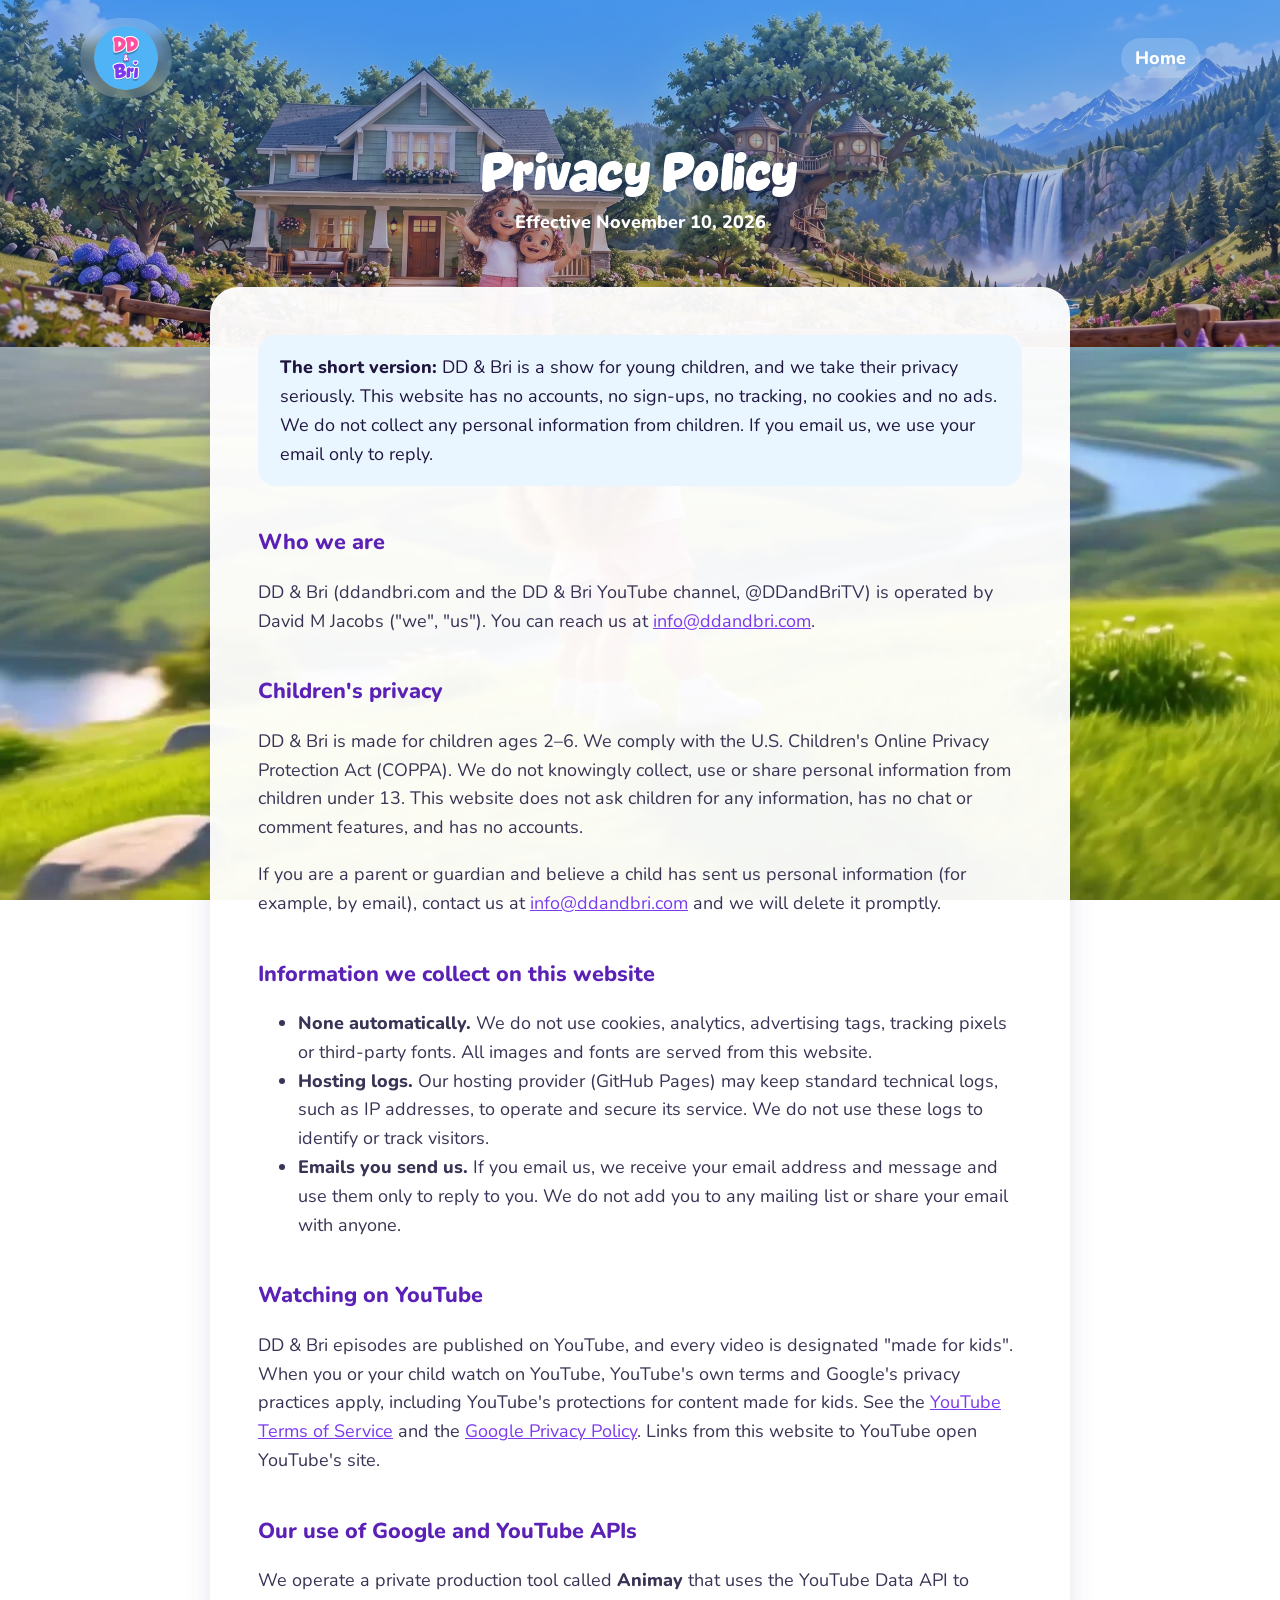
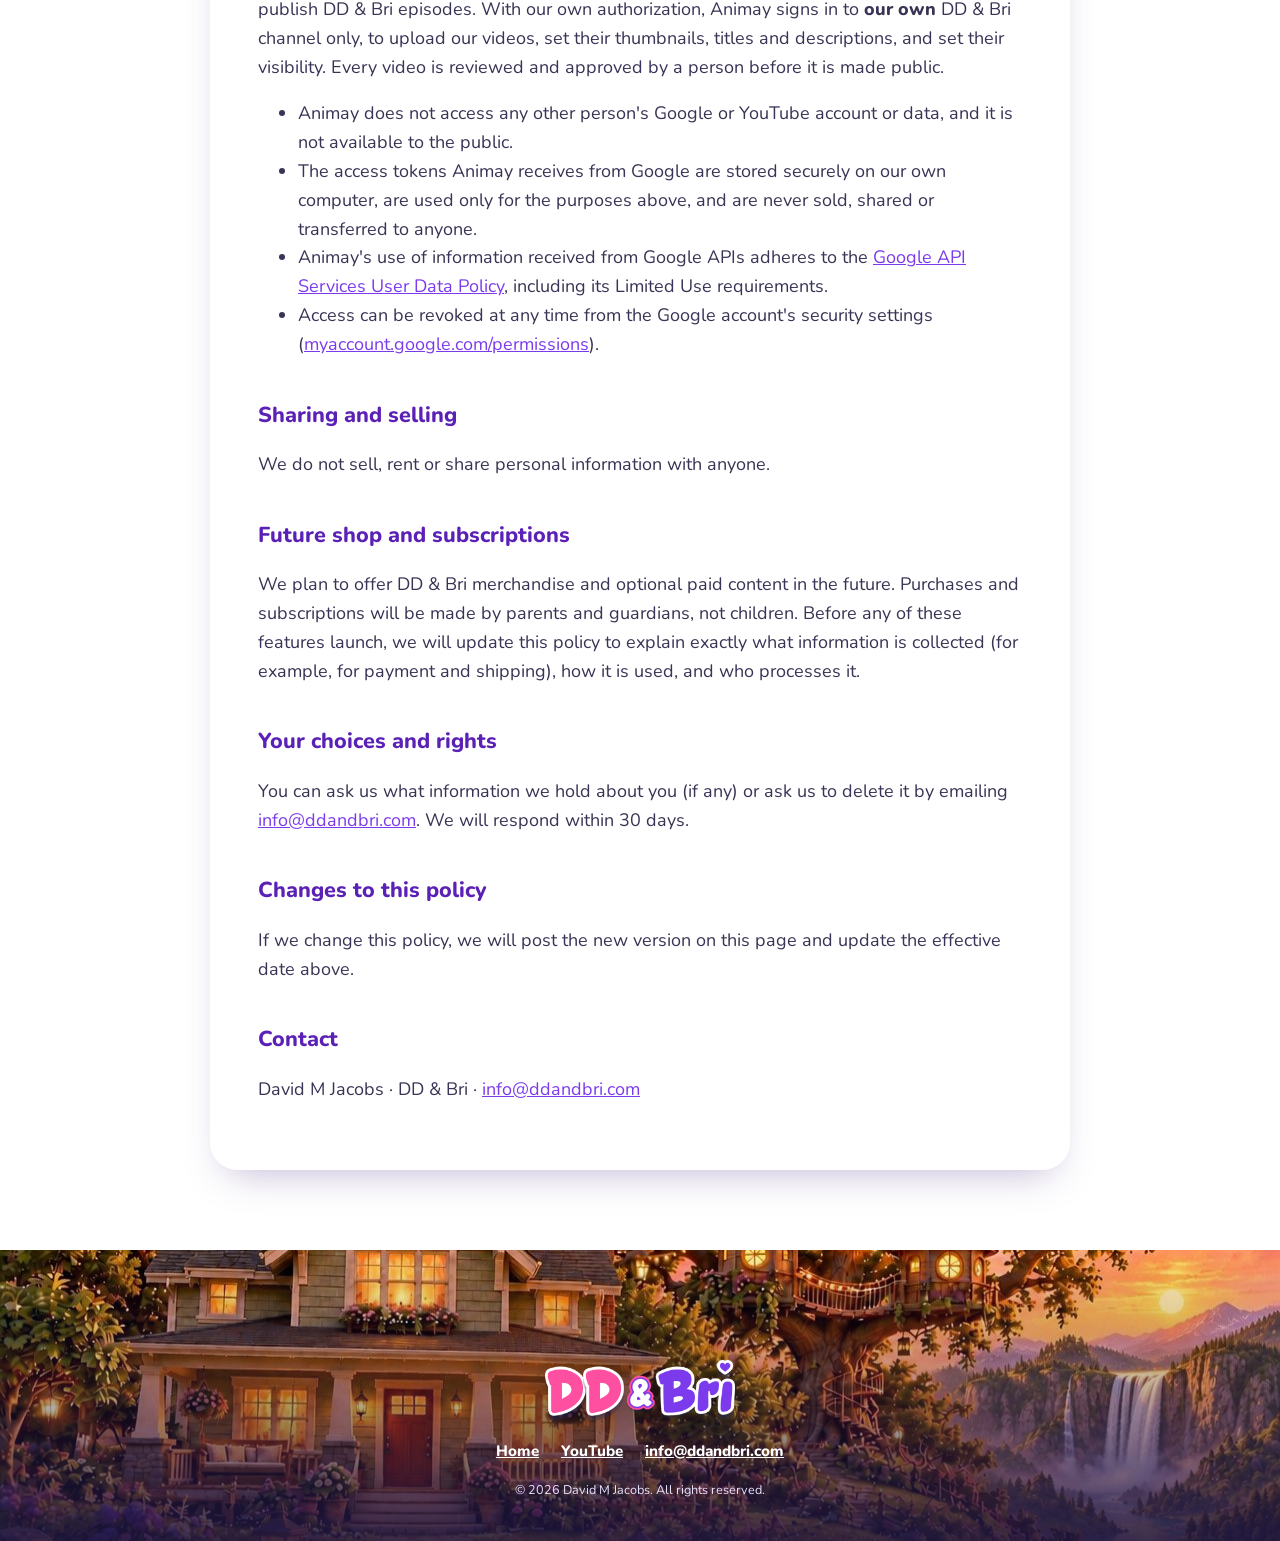
==== privacy/index.html @ 592b2008 "ddandbri.com: home page and privacy policy set in DD & Bri's world Co-Authored-By: Claude Opus 5.5 <" ====
<!doctype html>
<html lang="en">
<head>
<meta charset="utf-8">
<meta name="viewport" content="width=device-width,initial-scale=1">
<title>Privacy Policy — DD &amp; Bri</title>
<meta name="description" content="How DD &amp; Bri handles information: no accounts, no tracking, no data collected from children.">
<meta name="theme-color" content="#4FB3F6">
<link rel="icon" href="/assets/favicon.png">
<link rel="stylesheet" href="/assets/site.css">
<style>
.page-hero{position:relative;isolation:isolate;background:url(/assets/w-home-day.jpg) center 70%/cover;padding:140px 0 110px}
.page-hero::before{content:"";position:absolute;inset:0;z-index:-1;background:linear-gradient(180deg,rgba(40,120,220,.55),rgba(31,22,64,.25))}
body{background:url(/assets/w-valley.jpg) center/cover fixed}
.legal{background:rgba(255,255,255,.95)}
</style>
</head>
<body>

<header class="nav">
  <div class="wrap">
    <a href="/" aria-label="DD &amp; Bri home"><img class="mini-logo" src="/assets/icon-256.png" alt="DD &amp; Bri"></a>
    <ul><li><a href="/">Home</a></li></ul>
  </div>
</header>

<div class="page-hero">
  <div class="wrap">
    <h1 class="display">Privacy Policy</h1>
    <p>Effective November 10, 2026</p>
  </div>
</div>

<main class="wrap">
  <article class="legal" style="margin-top:-60px">
    <div class="summary">
      <strong>The short version:</strong> DD &amp; Bri is a show for young children, and we take their privacy seriously.
      This website has no accounts, no sign-ups, no tracking, no cookies and no ads. We do not collect any personal
      information from children. If you email us, we use your email only to reply.
    </div>

    <h2>Who we are</h2>
    <p>DD &amp; Bri (ddandbri.com and the DD &amp; Bri YouTube channel, @DDandBriTV) is operated by David M Jacobs
      ("we", "us"). You can reach us at <a href="mailto:info@ddandbri.com">info@ddandbri.com</a>.</p>

    <h2>Children's privacy</h2>
    <p>DD &amp; Bri is made for children ages 2–6. We comply with the U.S. Children's Online Privacy Protection Act
      (COPPA). We do not knowingly collect, use or share personal information from children under 13. This website
      does not ask children for any information, has no chat or comment features, and has no accounts.</p>
    <p>If you are a parent or guardian and believe a child has sent us personal information (for example, by email),
      contact us at <a href="mailto:info@ddandbri.com">info@ddandbri.com</a> and we will delete it promptly.</p>

    <h2>Information we collect on this website</h2>
    <ul>
      <li><strong>None automatically.</strong> We do not use cookies, analytics, advertising tags, tracking pixels or
        third-party fonts. All images and fonts are served from this website.</li>
      <li><strong>Hosting logs.</strong> Our hosting provider (GitHub Pages) may keep standard technical logs, such as
        IP addresses, to operate and secure its service. We do not use these logs to identify or track visitors.</li>
      <li><strong>Emails you send us.</strong> If you email us, we receive your email address and message and use them only
        to reply to you. We do not add you to any mailing list or share your email with anyone.</li>
    </ul>

    <h2>Watching on YouTube</h2>
    <p>DD &amp; Bri episodes are published on YouTube, and every video is designated "made for kids". When you or your
      child watch on YouTube, YouTube's own terms and Google's privacy practices apply, including YouTube's protections
      for content made for kids. See the <a href="https://www.youtube.com/t/terms" target="_blank" rel="noopener">YouTube
      Terms of Service</a> and the <a href="https://policies.google.com/privacy" target="_blank" rel="noopener">Google
      Privacy Policy</a>. Links from this website to YouTube open YouTube's site.</p>

    <h2>Our use of Google and YouTube APIs</h2>
    <p>We operate a private production tool called <strong>Animay</strong> that uses the YouTube Data API to publish
      DD &amp; Bri episodes. With our own authorization, Animay signs in to <strong>our own</strong> DD &amp; Bri channel
      only, to upload our videos, set their thumbnails, titles and descriptions, and set their visibility. Every video is
      reviewed and approved by a person before it is made public.</p>
    <ul>
      <li>Animay does not access any other person's Google or YouTube account or data, and it is not available to the
        public.</li>
      <li>The access tokens Animay receives from Google are stored securely on our own computer, are used only for the
        purposes above, and are never sold, shared or transferred to anyone.</li>
      <li>Animay's use of information received from Google APIs adheres to the
        <a href="https://developers.google.com/terms/api-services-user-data-policy" target="_blank" rel="noopener">Google
        API Services User Data Policy</a>, including its Limited Use requirements.</li>
      <li>Access can be revoked at any time from the Google account's security settings
        (<a href="https://myaccount.google.com/permissions" target="_blank" rel="noopener">myaccount.google.com/permissions</a>).</li>
    </ul>

    <h2>Sharing and selling</h2>
    <p>We do not sell, rent or share personal information with anyone.</p>

    <h2>Future shop and subscriptions</h2>
    <p>We plan to offer DD &amp; Bri merchandise and optional paid content in the future. Purchases and subscriptions
      will be made by parents and guardians, not children. Before any of these features launch, we will update this
      policy to explain exactly what information is collected (for example, for payment and shipping), how it is used,
      and who processes it.</p>

    <h2>Your choices and rights</h2>
    <p>You can ask us what information we hold about you (if any) or ask us to delete it by emailing
      <a href="mailto:info@ddandbri.com">info@ddandbri.com</a>. We will respond within 30 days.</p>

    <h2>Changes to this policy</h2>
    <p>If we change this policy, we will post the new version on this page and update the effective date above.</p>

    <h2>Contact</h2>
    <p>David M Jacobs · DD &amp; Bri · <a href="mailto:info@ddandbri.com">info@ddandbri.com</a></p>
  </article>
</main>

<footer class="site-foot" style="padding-top:110px">
  <div class="wrap">
    <img class="f-logo" src="/assets/logo.png" alt="DD &amp; Bri">
    <nav>
      <a href="/">Home</a>
      <a href="https://www.youtube.com/@DDandBriTV" target="_blank" rel="noopener">YouTube</a>
      <a href="mailto:info@ddandbri.com">info@ddandbri.com</a>
    </nav>
    <small>© 2026 David M Jacobs. All rights reserved.</small>
  </div>
</footer>
</body>
</html>
---- assets/site.css ----
@font-face{font-family:"Vaseline Extra";src:url(fonts/vaseline-extra.woff2) format("woff2");font-display:swap}
@font-face{font-family:Nunito;font-weight:400;src:url(fonts/nunito-latin-400-normal.woff2) format("woff2");font-display:swap}
@font-face{font-family:Nunito;font-weight:600;src:url(fonts/nunito-latin-600-normal.woff2) format("woff2");font-display:swap}
@font-face{font-family:Nunito;font-weight:800;src:url(fonts/nunito-latin-800-normal.woff2) format("woff2");font-display:swap}

:root{
  --pink:#FF4FA0; --pink-deep:#E0307F; --purple:#7C3AED; --purple-deep:#5B21B6;
  --sky:#4FB3F6; --sky-soft:#EAF6FF; --cream:#FFFBF5; --ink:#1F1640; --ink-soft:#5B5578;
  --sun:#FFC83D; --leaf:#5CC27A; --card:#FFFFFF; --line:#ECE6F5;
  --radius:28px; --shadow:0 18px 40px -18px rgba(60,30,120,.35);
}
*{box-sizing:border-box}
html{scroll-behavior:smooth}
body{margin:0;font-family:Nunito,system-ui,-apple-system,"Segoe UI",sans-serif;color:var(--ink);background:var(--cream);
  font-size:18px;line-height:1.6;-webkit-font-smoothing:antialiased}
img{max-width:100%;height:auto;display:block}
a{color:var(--purple)}
.wrap{width:min(1120px,100% - 40px);margin-inline:auto}
.display{font-family:"Vaseline Extra",Nunito,sans-serif;font-weight:400;letter-spacing:.5px;line-height:1.05}
.eyebrow{font-weight:800;text-transform:uppercase;letter-spacing:.14em;font-size:.78rem;color:var(--purple)}

/* nav */
.nav{position:absolute;inset:0 0 auto;z-index:5}
.nav .wrap{display:flex;align-items:center;justify-content:space-between;padding:18px 0}
.nav .mini-logo{width:64px;height:64px;border-radius:50%;box-shadow:0 6px 18px rgba(0,0,0,.18)}
.nav ul{display:flex;gap:6px;list-style:none;margin:0;padding:0}
.nav a{color:#fff;text-decoration:none;font-weight:800;padding:8px 14px;border-radius:999px;background:rgba(255,255,255,.18);backdrop-filter:blur(6px)}
.nav a:hover{background:rgba(255,255,255,.32)}

/* hero */
.hero{position:relative;overflow:hidden;background:var(--sky) url(sky.jpg) center/cover;padding:120px 0 0;text-align:center;color:#fff}
.hero h1{margin:0}
.hero .logo{width:min(640px,88%);margin:10px auto 6px;filter:drop-shadow(0 10px 18px rgba(30,40,120,.25));animation:pop .9s cubic-bezier(.2,1.6,.4,1) both}
.hero .tag{font-size:clamp(1.25rem,2.6vw,1.75rem);font-weight:800;margin:6px auto 4px;text-shadow:0 2px 10px rgba(20,60,140,.35)}
.hero .sub{max-width:620px;margin:0 auto 26px;font-weight:600;opacity:.95;text-shadow:0 1px 8px rgba(20,60,140,.35)}
.btns{display:flex;gap:12px;justify-content:center;flex-wrap:wrap}
.btn{display:inline-flex;align-items:center;gap:10px;font-weight:800;text-decoration:none;border-radius:999px;padding:14px 26px;font-size:1.05rem;transition:transform .15s ease,box-shadow .15s ease}
.btn:hover{transform:translateY(-2px)}
.btn-yt{background:#fff;color:var(--ink);box-shadow:0 10px 24px -8px rgba(0,0,0,.35)}
.btn-yt svg{width:26px;height:18px}
.btn-ghost{color:#fff;border:2px solid rgba(255,255,255,.85)}
.scene{position:relative;margin:46px auto 0;width:min(1000px,94%);border-radius:var(--radius) var(--radius) 0 0;overflow:hidden;box-shadow:0 -10px 40px rgba(20,40,120,.25);border:6px solid #fff;border-bottom:0}
.cloud{position:absolute;background:#fff;border-radius:999px;opacity:.85;filter:blur(.4px);animation:drift linear infinite}
.cloud::before,.cloud::after{content:"";position:absolute;background:#fff;border-radius:50%}
.cloud::before{width:55%;height:160%;left:15%;top:-70%}
.cloud::after{width:40%;height:120%;right:12%;top:-45%}
.c1{width:120px;height:34px;top:5%;left:-140px;animation-duration:48s}
.c2{width:90px;height:26px;top:2.5%;left:-120px;animation-duration:62s;animation-delay:-20s}
.c3{width:150px;height:40px;top:7%;left:-160px;animation-duration:75s;animation-delay:-45s}
@keyframes drift{to{transform:translateX(calc(100vw + 340px))}}
@keyframes pop{0%{transform:scale(.6);opacity:0}100%{transform:scale(1);opacity:1}}

/* sections */
section{padding:84px 0}
.center{text-align:center}
h2.display{font-size:clamp(2rem,4.6vw,3.2rem);margin:.2em 0 .35em}
.lede{max-width:640px;margin:0 auto;color:var(--ink-soft);font-size:1.1rem}

.sisters{display:grid;grid-template-columns:repeat(2,1fr);gap:28px;margin-top:44px}
.sister{background:var(--card);border-radius:var(--radius);padding:30px;box-shadow:var(--shadow);display:flex;gap:24px;align-items:center;border:3px solid transparent}
.sister.dd{border-color:#FFD3E8}.sister.bri{border-color:#E1D3FB}
.sister img{width:150px;height:150px!important;border-radius:50%;object-fit:cover;flex:none;border:6px solid #fff;box-shadow:0 8px 20px -6px rgba(0,0,0,.25)}
.sister.dd img{outline:4px solid var(--pink)}.sister.bri img{outline:4px solid var(--purple)}
.sister h3{margin:0;font-size:2.2rem}
.sister.dd h3{color:var(--pink)}.sister.bri h3{color:var(--purple)}
.sister .age{display:inline-block;font-weight:800;font-size:.85rem;padding:3px 12px;border-radius:999px;margin:2px 0 8px}
.sister.dd .age{background:#FFE6F2;color:var(--pink-deep)}.sister.bri .age{background:#EFE7FE;color:var(--purple-deep)}
.sister p{margin:0;color:var(--ink-soft)}

.band{background:linear-gradient(180deg,var(--sky-soft),#fff)}
.features{display:grid;grid-template-columns:repeat(3,1fr);gap:24px;margin-top:40px}
.feature{background:#fff;border-radius:24px;padding:28px;box-shadow:var(--shadow);text-align:left}
.feature .ico{width:58px;height:58px;border-radius:18px;display:grid;place-items:center;font-size:30px;margin-bottom:14px}
.feature:nth-child(1) .ico{background:#FFF3CF}.feature:nth-child(2) .ico{background:#DDF4E3}.feature:nth-child(3) .ico{background:#FFE6F2}
.feature h3{margin:0 0 6px;font-size:1.25rem}
.feature p{margin:0;color:var(--ink-soft);font-size:1rem}

.series{position:relative;overflow:hidden;border-radius:36px;background:linear-gradient(120deg,var(--purple),#9D5CFF 55%,var(--pink));color:#fff;padding:56px;display:grid;grid-template-columns:1.1fr 1fr;gap:40px;align-items:center;box-shadow:0 30px 60px -30px rgba(91,33,182,.7)}
.series .eyebrow{color:#FFE2F1}
.series h2{margin:.15em 0 .3em;font-size:clamp(2.2rem,5vw,3.4rem)}
.series p{margin:0 0 22px;opacity:.95}
.series img{border-radius:24px;border:5px solid rgba(255,255,255,.9);box-shadow:0 20px 40px -18px rgba(0,0,0,.45)}
.star{position:absolute;color:#FFE27A;opacity:.9;animation:twinkle 2.6s ease-in-out infinite}
@keyframes twinkle{50%{transform:scale(.6) rotate(20deg);opacity:.35}}

.parents{display:grid;grid-template-columns:1fr 1fr;gap:48px;align-items:start}
.checks{list-style:none;padding:0;margin:22px 0 0;display:grid;gap:14px}
.checks li{display:flex;gap:14px;align-items:flex-start;background:#fff;border-radius:18px;padding:16px 18px;box-shadow:0 8px 24px -16px rgba(60,30,120,.35)}
.checks b{display:block}
.checks span.k{flex:none;width:30px;height:30px;border-radius:50%;background:var(--leaf);color:#fff;display:grid;place-items:center;font-weight:800}
.checks small{color:var(--ink-soft);font-size:.95rem}
.note{background:#fff;border-radius:var(--radius);padding:30px;box-shadow:var(--shadow);border:2px dashed #E1D3FB}
.note h3{margin-top:0}

.soon{display:grid;grid-template-columns:repeat(4,1fr);gap:18px;margin-top:36px}
.soon div{background:#fff;border-radius:22px;padding:22px 14px;text-align:center;box-shadow:var(--shadow);font-weight:800}
.soon .em{font-size:40px;display:block;margin-bottom:6px}
.pill{display:inline-block;background:var(--sun);color:var(--ink);font-weight:800;border-radius:999px;padding:6px 16px;font-size:.9rem}

footer{background:var(--ink);color:#CFC8EA;padding:44px 0;font-size:.95rem}
footer .wrap{display:flex;flex-wrap:wrap;gap:20px;justify-content:space-between;align-items:center}
footer a{color:#fff;font-weight:700}
footer .f-logo{width:150px}
footer nav{display:flex;gap:18px;flex-wrap:wrap}

/* privacy page */
.page-hero{background:var(--sky) url(sky.jpg) center/cover;padding:110px 0 60px;text-align:center;color:#fff}
.page-hero h1{font-size:clamp(2.4rem,6vw,3.6rem);margin:0;text-shadow:0 3px 12px rgba(20,60,140,.35)}
.page-hero p{margin:8px 0 0;font-weight:700}
.legal{background:#fff;border-radius:var(--radius);box-shadow:var(--shadow);padding:48px;margin:-30px auto 80px;position:relative;max-width:860px}
.legal h2{font-size:1.35rem;margin:1.8em 0 .4em;color:var(--purple-deep)}
.legal h2:first-child{margin-top:0}
.legal p,.legal li{color:#3A3355}
.legal .summary{background:var(--sky-soft);border-radius:18px;padding:18px 22px;margin-bottom:10px}

@media (max-width:860px){
  .sisters,.features,.parents,.series{grid-template-columns:1fr}
  .soon{grid-template-columns:repeat(2,1fr)}
  .series{padding:34px}
  .nav ul{display:none}
  .sister{flex-direction:column;text-align:center}
  .legal{padding:28px}
}
@media (prefers-reduced-motion:reduce){*{animation:none!important;transition:none!important}}

.hero .wrap{position:relative;z-index:2}
.cloud{z-index:1}
.scene{z-index:2}
.hero .tag,.hero .sub{position:relative}
@media (max-width:860px){.c1,.c2,.c3{top:1.2%}.c3{display:none}}

/* ===== World backdrops (v2) ===== */
.hero.world-hero{min-height:100vh;min-height:100svh;padding:110px 0 0;display:flex;flex-direction:column;justify-content:flex-start;
  background:url(w-home-day.jpg) center 78%/cover no-repeat}
.hero.world-hero::before{content:"";position:absolute;inset:0;background:linear-gradient(180deg,rgba(40,120,220,.55) 0%,rgba(79,179,246,.15) 38%,rgba(0,0,0,0) 60%,rgba(31,22,64,.25) 100%);z-index:0}
.hero.world-hero .scroll-cue{position:absolute;left:50%;bottom:22px;transform:translateX(-50%);z-index:2;color:#fff;font-weight:800;font-size:.9rem;
  background:rgba(31,22,64,.35);backdrop-filter:blur(6px);padding:8px 16px;border-radius:999px;text-decoration:none;animation:bob 2.4s ease-in-out infinite}
@keyframes bob{50%{transform:translate(-50%,6px)}}
.world{position:relative;background-size:cover;background-position:center;isolation:isolate;padding:110px 0}
.world::before{content:"";position:absolute;inset:0;z-index:-1;background:linear-gradient(180deg,rgba(255,251,245,.10),rgba(31,22,64,.18))}
@media (min-width:900px) and (hover:hover){.world,.site-foot{background-attachment:fixed}}
.glass{background:rgba(255,255,255,.84);backdrop-filter:blur(12px) saturate(1.2);-webkit-backdrop-filter:blur(12px) saturate(1.2);
  border:2px solid rgba(255,255,255,.9);border-radius:36px;box-shadow:0 30px 60px -30px rgba(31,22,64,.55);padding:44px}
.sign{display:inline-block;background:rgba(255,255,255,.88);backdrop-filter:blur(10px);border-radius:28px;padding:18px 34px 20px;
  box-shadow:0 20px 40px -24px rgba(31,22,64,.6);border:2px solid #fff;margin-bottom:8px}
.sign h2{margin:.1em 0 0}
.world .feature,.world .sister,.world .soon div,.world .checks li{background:rgba(255,255,255,.93)}
.series.on-world{background:linear-gradient(120deg,rgba(124,58,237,.92),rgba(157,92,255,.88) 55%,rgba(255,79,160,.9))}
.site-foot{position:relative;isolation:isolate;color:#fff;text-align:center;padding:150px 0 40px;background:url(w-home-sunset.jpg) center 60%/cover no-repeat}
.site-foot::before{content:"";position:absolute;inset:0;z-index:-1;background:linear-gradient(180deg,rgba(31,22,64,0) 0%,rgba(31,22,64,.25) 45%,rgba(31,22,64,.88) 100%)}
.site-foot .bye{font-size:clamp(2.4rem,6vw,4.2rem);margin:0 0 10px;text-shadow:0 4px 18px rgba(80,20,60,.55)}
.site-foot .bye-sub{font-weight:700;margin:0 0 40px;text-shadow:0 2px 10px rgba(0,0,0,.4)}
.site-foot .f-logo{width:190px;margin:0 auto 18px;filter:drop-shadow(0 6px 14px rgba(0,0,0,.35))}
.site-foot nav{display:flex;gap:22px;justify-content:center;flex-wrap:wrap;margin-bottom:14px}
.site-foot a{color:#fff;font-weight:800}
.site-foot small{color:#E8E2FF}
@media (max-width:860px){.glass{padding:26px;border-radius:28px}.world{padding:80px 0}.sign{padding:14px 22px}}
.site-foot .wrap{display:block}
.hero-copy{display:inline-block;margin-top:4px;padding:14px 26px 22px;border-radius:30px;background:rgba(31,22,64,.28);backdrop-filter:blur(8px);-webkit-backdrop-filter:blur(8px);max-width:720px}
.hero-copy .sub{margin-bottom:18px}
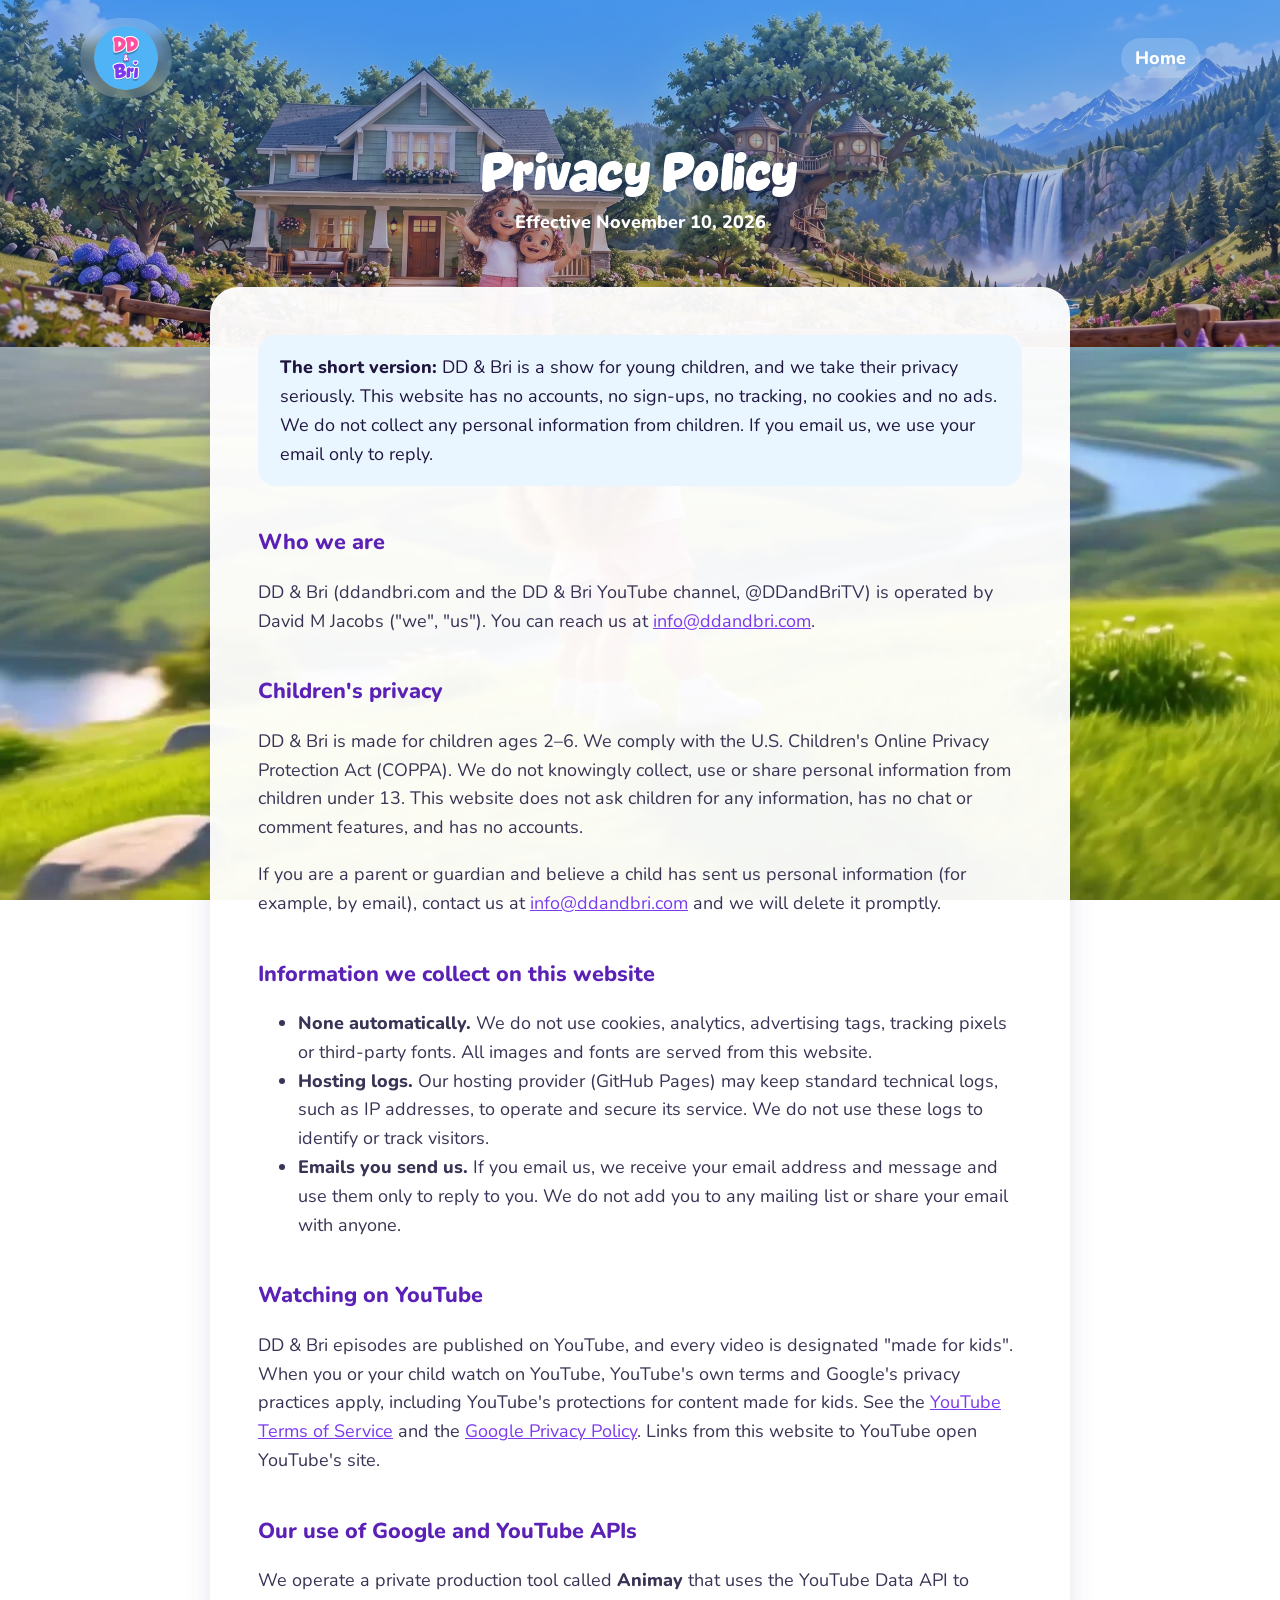
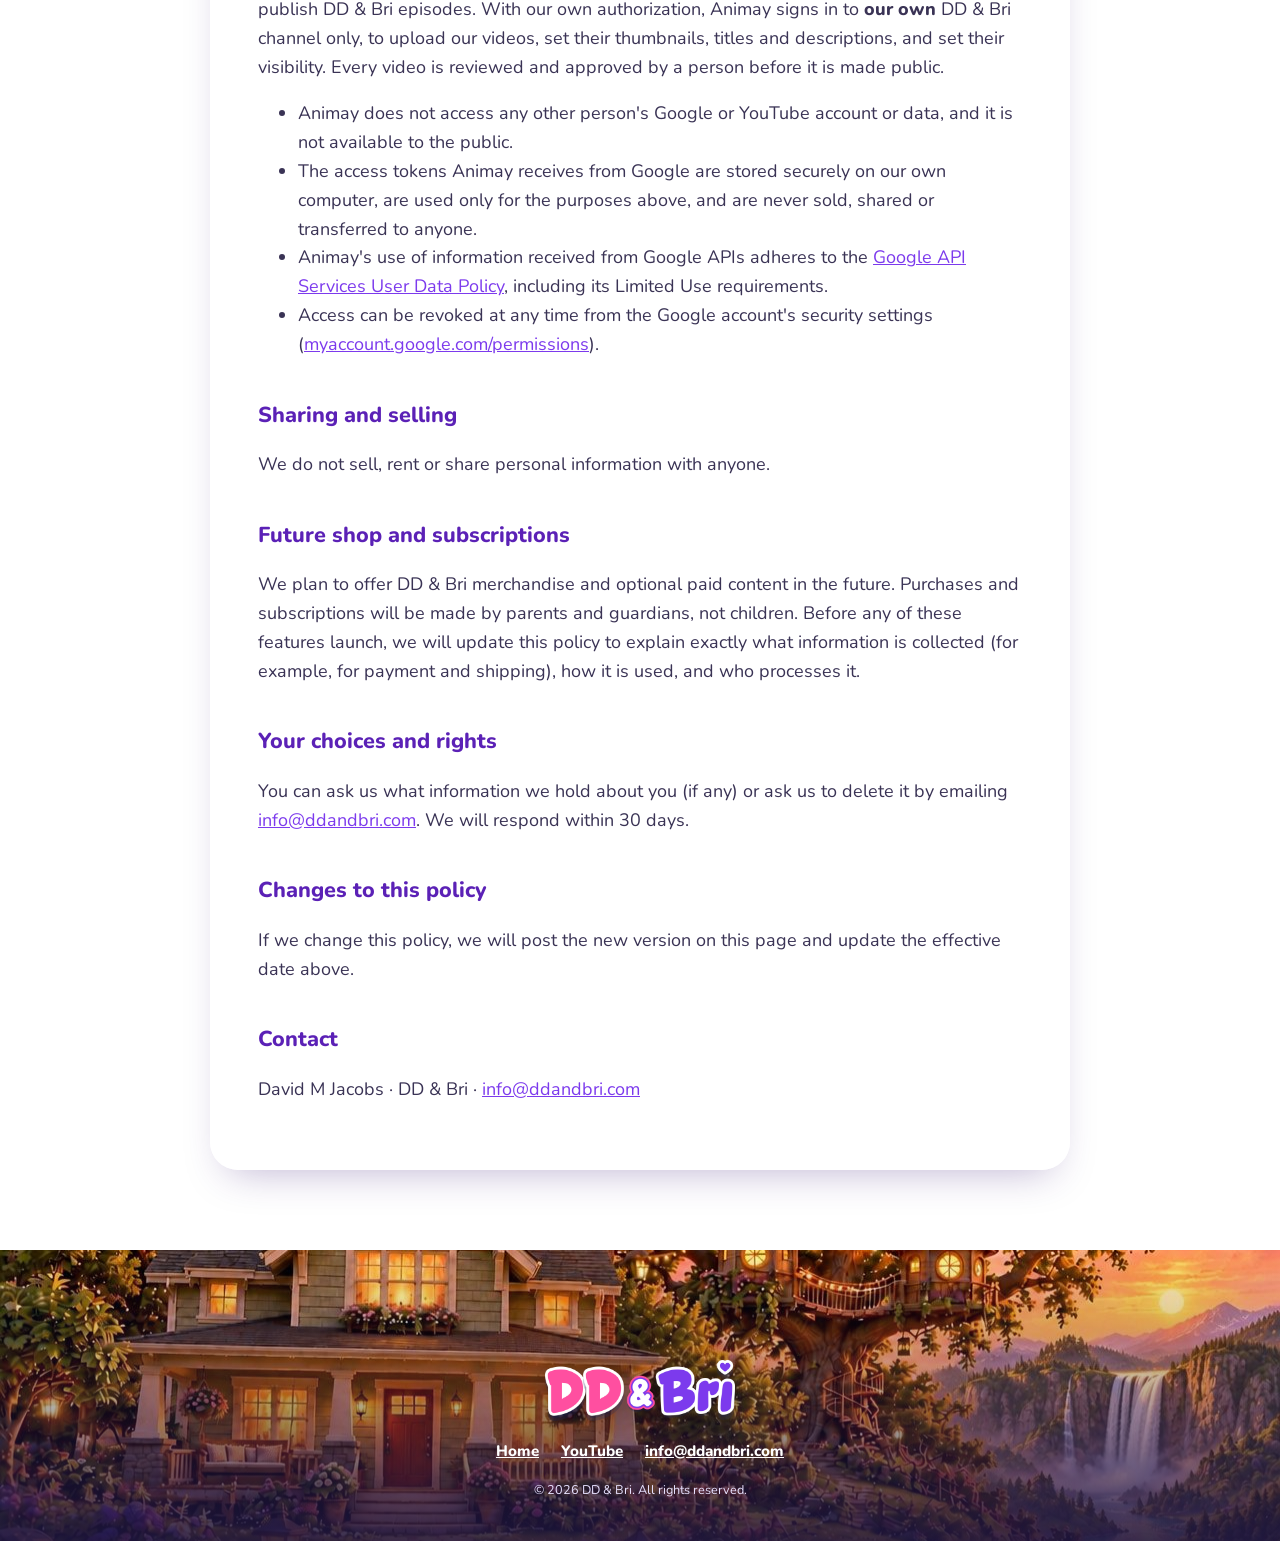
==== commit 4f0d2c14: "Footer copyright: DD & Bri Co-Authored-By: Claude Opus 5.5 <noreply@anthropic.com> Claude-Session: h" ====
--- a/privacy/index.html
+++ b/privacy/index.html
@@ -113,7 +113,7 @@
       <a href="https://www.youtube.com/@DDandBriTV" target="_blank" rel="noopener">YouTube</a>
       <a href="mailto:info@ddandbri.com">info@ddandbri.com</a>
     </nav>
-    <small>© 2026 David M Jacobs. All rights reserved.</small>
+    <small>© 2026 DD &amp; Bri. All rights reserved.</small>
   </div>
 </footer>
 </body>
--- a/assets/site.css
+++ b/assets/site.css
@@ -158,3 +158,23 @@
 .site-foot .wrap{display:block}
 .hero-copy{display:inline-block;margin-top:4px;padding:14px 26px 22px;border-radius:30px;background:rgba(31,22,64,.28);backdrop-filter:blur(8px);-webkit-backdrop-filter:blur(8px);max-width:720px}
 .hero-copy .sub{margin-bottom:18px}
+
+/* ===== Hero v3 (2026-11-10): girls visible, coming soon, info badge ===== */
+.hero.world-hero{padding-top:92px;background-position:center 92%}
+.hero.world-hero .logo{width:min(470px,80%);margin:0 auto}
+.soon-pill{display:table;margin:2px auto 12px;padding:7px 20px;border-radius:999px;background:#fff;color:var(--purple);
+  font-weight:800;letter-spacing:.06em;text-transform:uppercase;font-size:.95rem;box-shadow:0 10px 24px -10px rgba(31,22,64,.5)}
+.hero-copy{display:block;margin:0 auto;padding:12px 22px 14px;max-width:560px}
+.hero.world-hero .tag{font-size:clamp(1.05rem,2vw,1.35rem);margin:0 0 2px}
+.hero.world-hero .sub{margin:0 0 10px;font-size:.98rem}
+.where{display:inline-flex;align-items:center;gap:10px;margin:0;padding:9px 16px;border-radius:16px;background:rgba(255,255,255,.95);
+  color:var(--ink);font-weight:600;font-size:.95rem;line-height:1.35;text-align:left;cursor:default}
+.where svg{width:26px;height:18px;flex:none}
+.where.on-dark{margin-top:6px}
+@media (max-width:860px){
+  .hero.world-hero{padding-top:80px;background-position:36% 100%}
+  .hero.world-hero .logo{width:min(300px,74%)}
+  .hero-copy{margin:0 16px;padding:10px 14px 12px}
+  .hero.world-hero .sub{display:none}
+  .where{font-size:.85rem;padding:8px 12px}
+}
